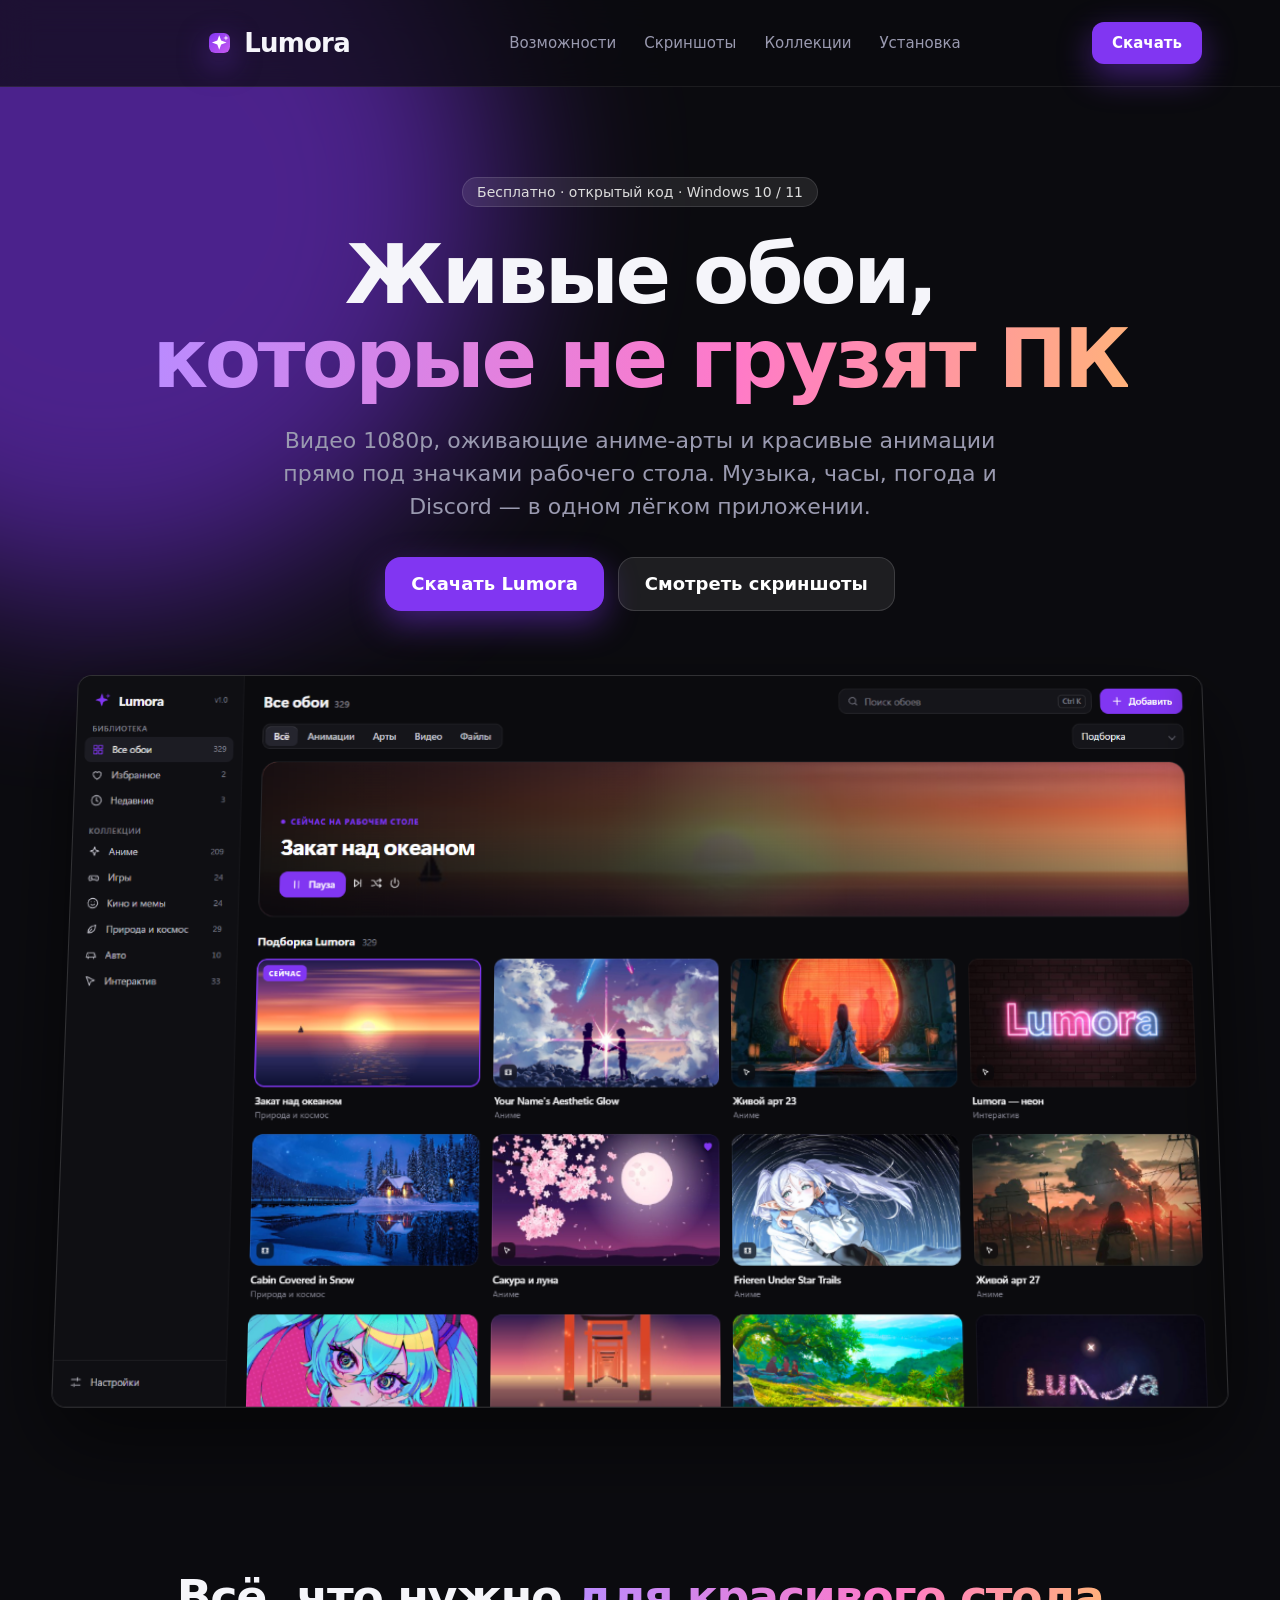
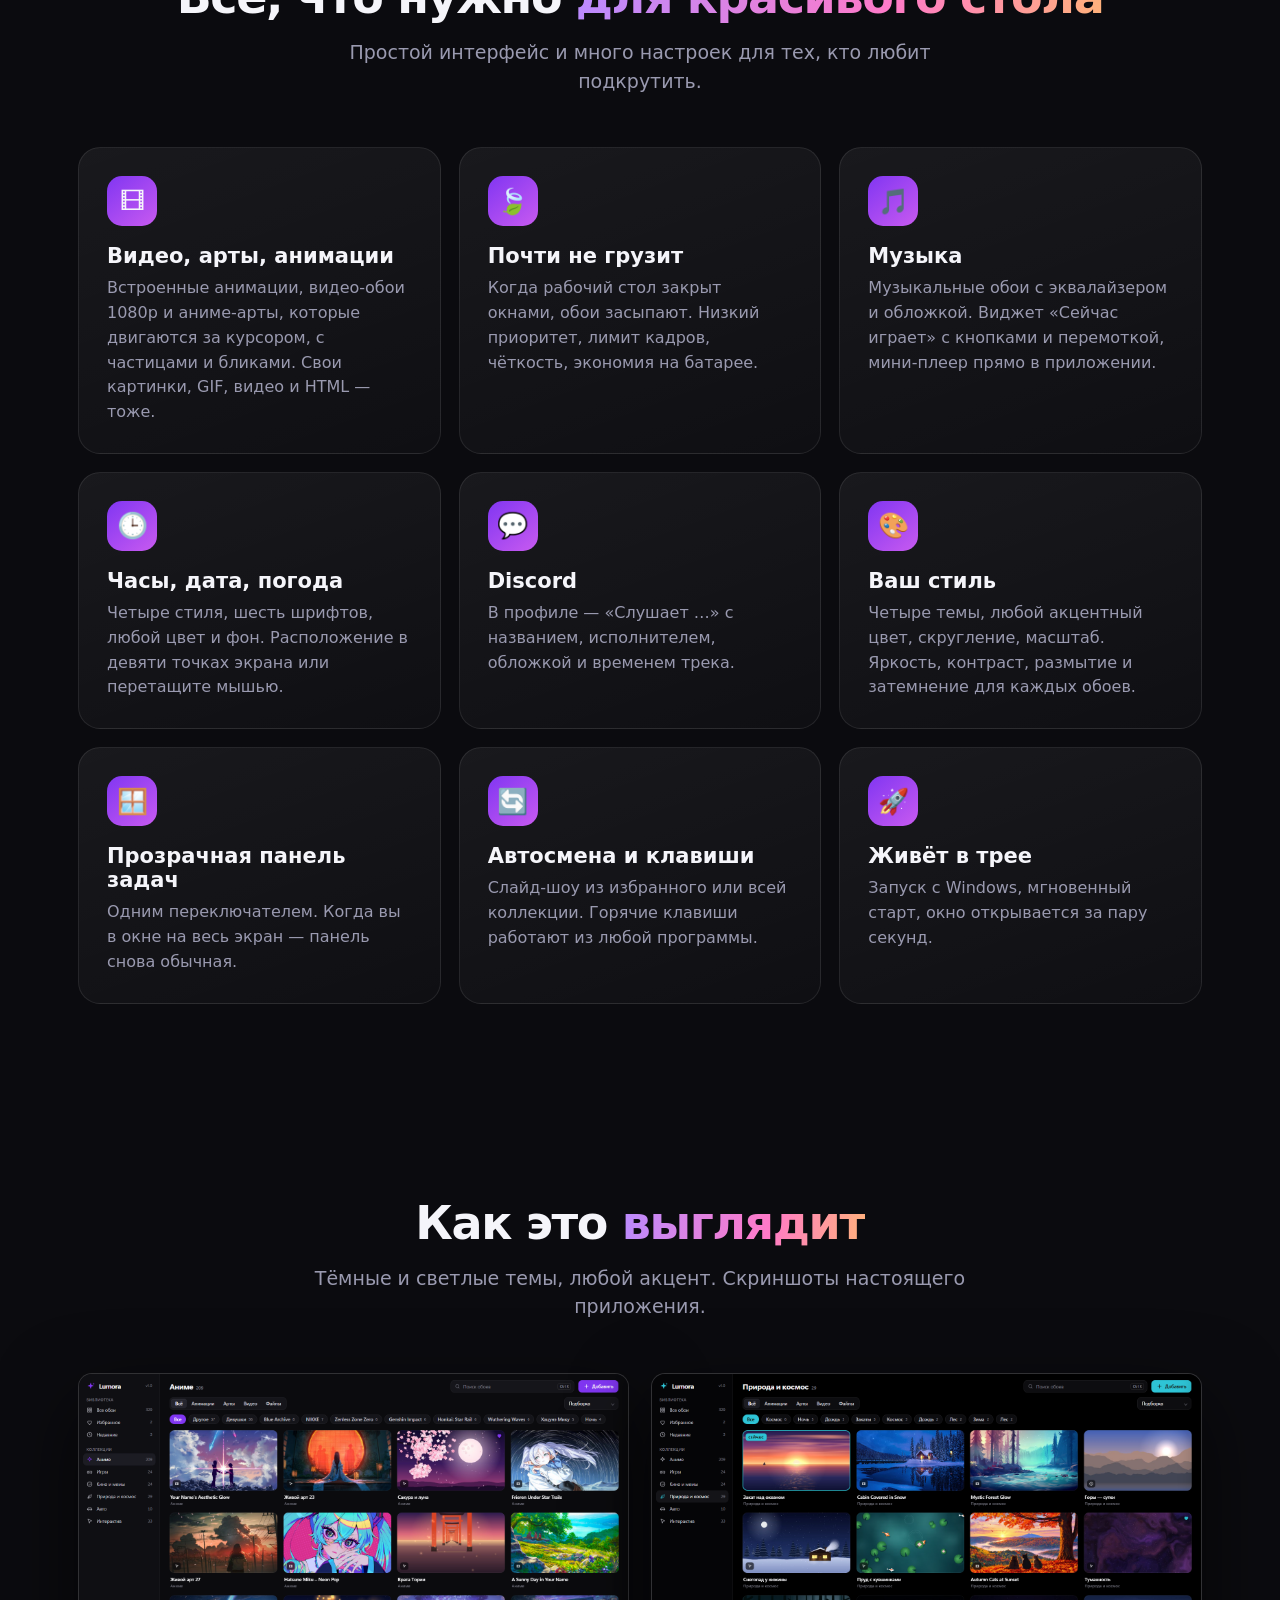
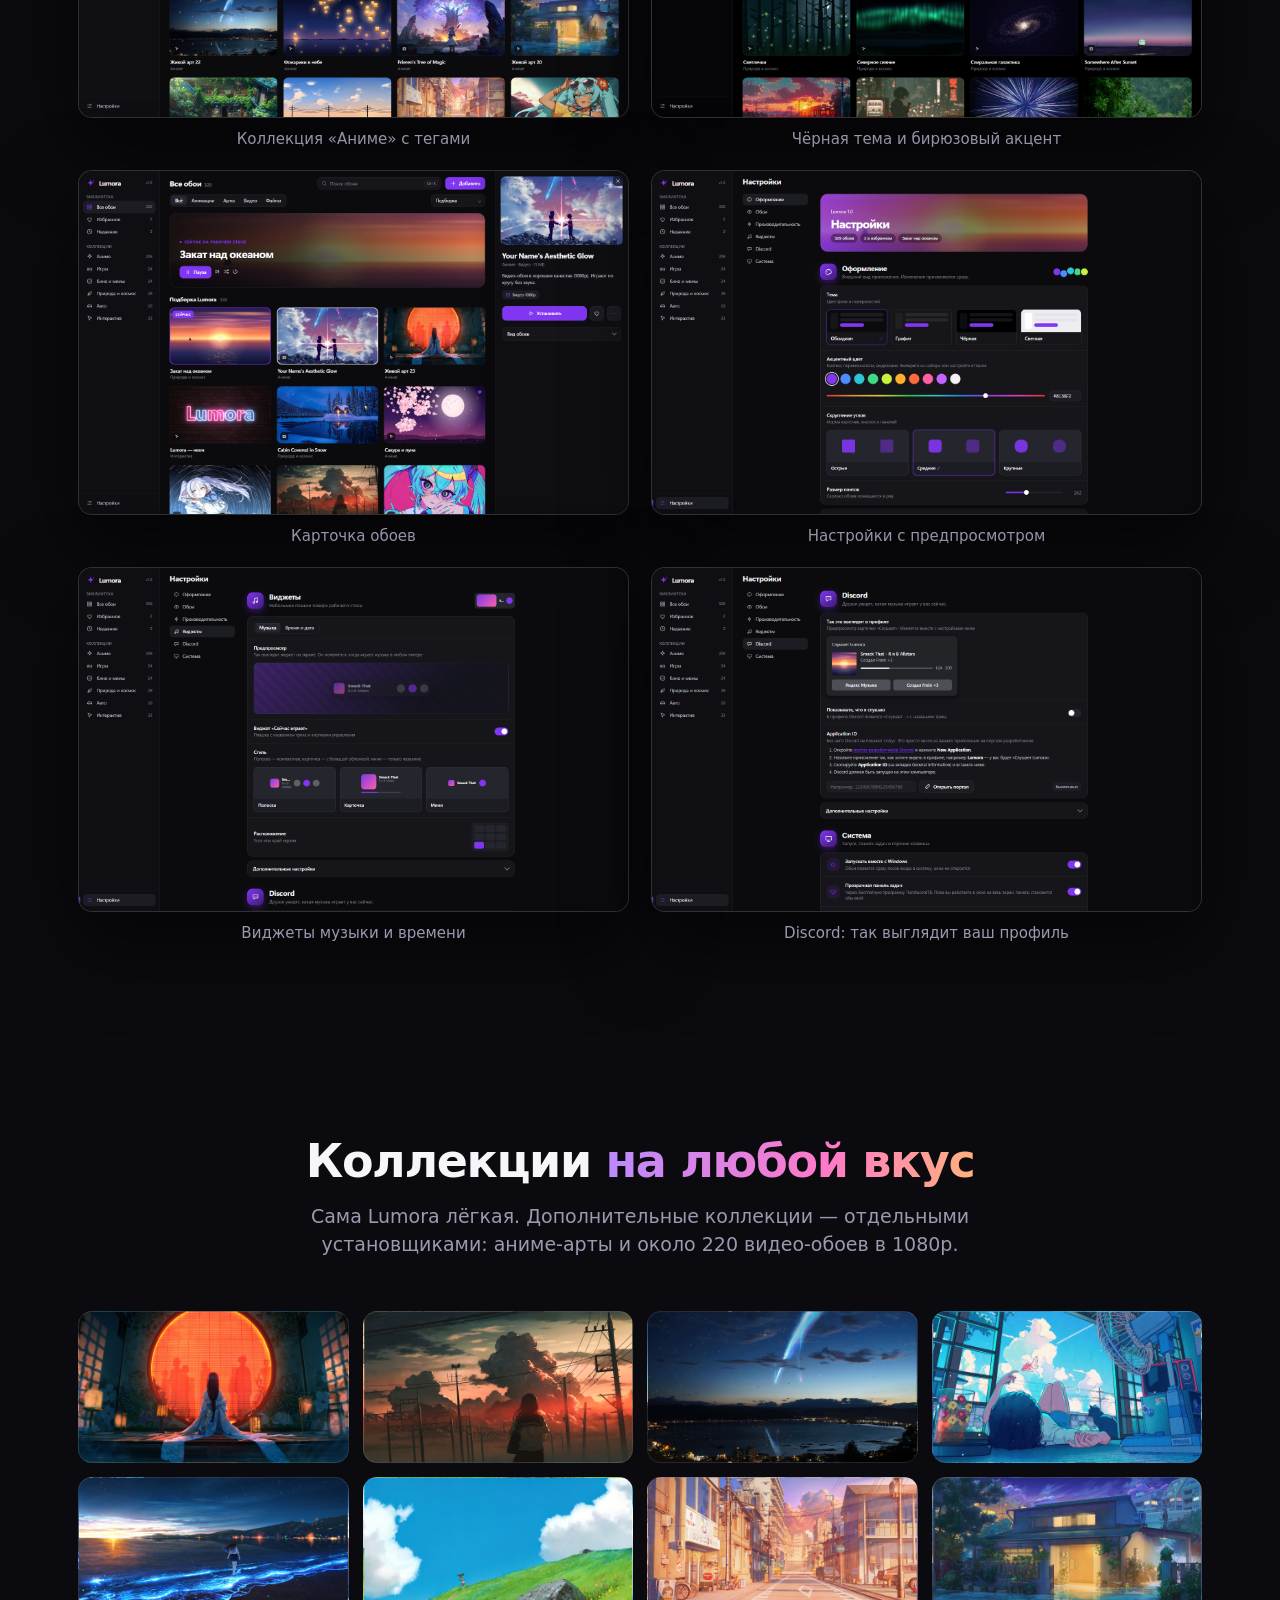
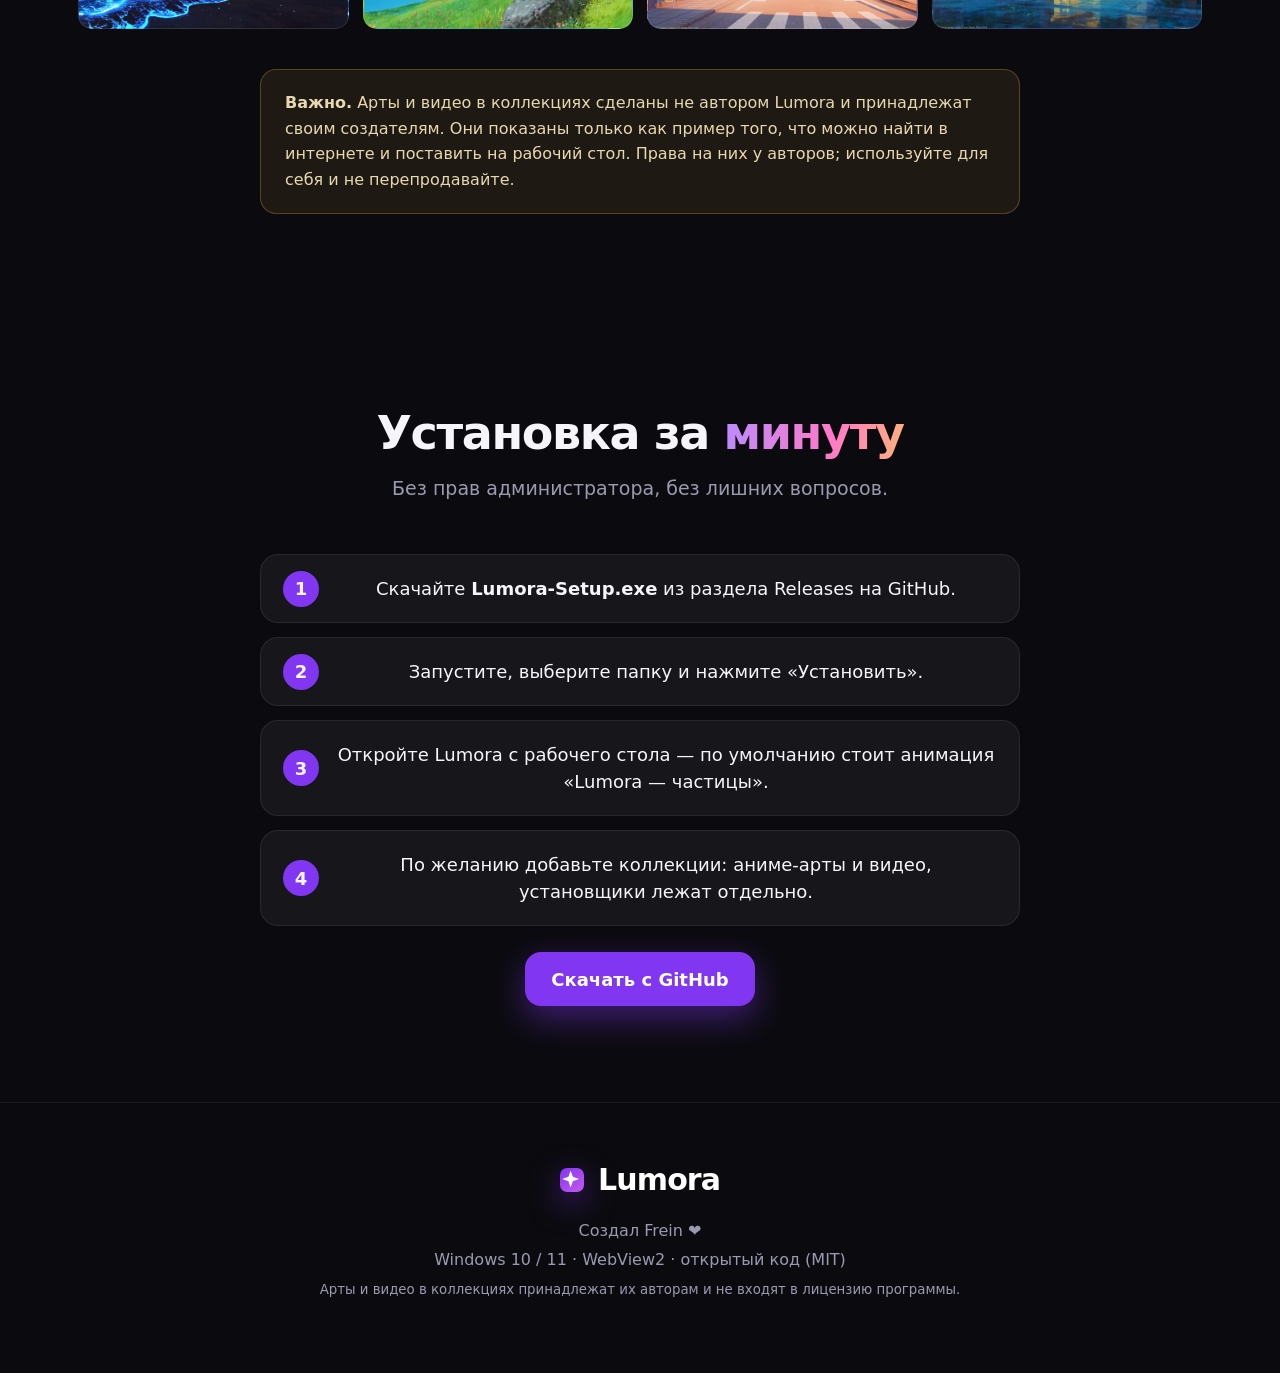
==== docs/index.html @ abf7cd69 "1" ====
<!doctype html>
<html lang="ru">
<head>
<meta charset="utf-8">
<meta name="viewport" content="width=device-width, initial-scale=1">
<title>Lumora — живые обои для Windows</title>
<meta name="description" content="Lumora: живые обои для Windows с видео, аниме-артами, виджетами, музыкой и Discord. Бесплатно, с открытым кодом.">
<link rel="stylesheet" href="promo.css">
<style>
  html { scroll-behavior: smooth; }
  body { overflow-x: hidden; }
  section { max-width: 1180px; margin: 0 auto; padding: 96px 28px; position: relative; }
  nav { position: sticky; top: 0; z-index: 20; backdrop-filter: blur(16px); background: rgba(11,11,15,.7); border-bottom: 1px solid rgba(255,255,255,.07); }
  nav div { max-width: 1180px; margin: 0 auto; padding: 14px 28px; display: flex; align-items: center; gap: 28px; }
  nav .logo { font-size: 26px; } nav a.l { color: var(--mute); text-decoration: none; font-size: 15px; } nav a.l:hover { color: #fff; } nav .btn { margin-left: auto; height: 42px; font-size: 15px; padding: 0 20px; border-radius: 12px; }
  .hero { padding-top: 90px; text-align: center; }
  .hero h1 { font-size: clamp(40px, 7vw, 82px); line-height: 1.03; letter-spacing: -.04em; font-weight: 750; margin: 26px 0 22px; }
  .hero p.lead { font-size: 22px; color: var(--mute); max-width: 720px; margin: 0 auto 34px; line-height: 1.5; }
  .hero .row { display: flex; gap: 14px; justify-content: center; flex-wrap: wrap; }
  .hero .win { margin-top: 64px; position: relative; transform: perspective(1600px) rotateX(6deg); transform-origin: top; }
  h2 { font-size: clamp(30px, 4vw, 46px); letter-spacing: -.03em; font-weight: 740; margin-bottom: 14px; text-align: center; }
  .sub { text-align: center; color: var(--mute); font-size: 19px; max-width: 700px; margin: 0 auto 52px; line-height: 1.5; }
  .grid { display: grid; grid-template-columns: repeat(auto-fit, minmax(300px, 1fr)); gap: 18px; }
  .f { padding: 28px; border-radius: 22px; background: linear-gradient(160deg, rgba(255,255,255,.06), rgba(255,255,255,.02)); border: 1px solid rgba(255,255,255,.09); transition: transform .3s, border-color .3s; }
  .f:hover { transform: translateY(-4px); border-color: rgba(129,54,242,.6); }
  .f .ic { width: 50px; height: 50px; border-radius: 15px; display: grid; place-items: center; font-size: 25px; background: linear-gradient(140deg, #8136f2, #c85af0); margin-bottom: 18px; }
  .f h3 { font-size: 21px; margin-bottom: 8px; } .f p { color: var(--mute); line-height: 1.55; font-size: 16px; }
  .shots { display: grid; gap: 22px; grid-template-columns: repeat(auto-fit, minmax(420px, 1fr)); }
  .shots figure { margin: 0; } .shots figcaption { color: var(--mute); text-align: center; margin-top: 12px; font-size: 15px; }
  .wall { display: grid; grid-template-columns: repeat(auto-fill, minmax(240px, 1fr)); gap: 14px; }
  .wall div { aspect-ratio: 16/9; border-radius: 14px; background-size: cover; background-position: center; border: 1px solid rgba(255,255,255,.1); transition: transform .3s; } .wall div:hover { transform: scale(1.04); }
  .steps { counter-reset: s; display: grid; gap: 14px; max-width: 760px; margin: 0 auto; }
  .steps div { counter-increment: s; padding: 20px 24px 20px 76px; border-radius: 18px; background: rgba(255,255,255,.05); border: 1px solid rgba(255,255,255,.08); position: relative; font-size: 18px; line-height: 1.5; }
  .steps div::before { content: counter(s); position: absolute; left: 22px; top: 50%; transform: translateY(-50%); width: 36px; height: 36px; border-radius: 50%; display: grid; place-items: center; background: var(--acc); font-weight: 700; }
  .note { max-width: 760px; margin: 40px auto 0; padding: 20px 24px; border-radius: 16px; background: rgba(255,200,80,.08); border: 1px solid rgba(255,200,80,.25); color: #e8d8b0; line-height: 1.6; font-size: 16px; }
  footer { text-align: center; padding: 50px 28px 70px; color: var(--mute); border-top: 1px solid rgba(255,255,255,.07); line-height: 1.8; }
  .cta { text-align: center; } .cta .row { display: flex; gap: 14px; justify-content: center; flex-wrap: wrap; margin-top: 26px; }
  @media (max-width: 700px) { .shots { grid-template-columns: 1fr; } nav a.l { display: none; } }
</style>
</head>
<body>
<nav><div><div class="logo" style="font-size:26px"><i><svg viewBox="0 0 24 24"><path d="M11 2.6l2.3 6.4 6.4 2.3-6.4 2.3L11 20l-2.3-6.4L2.3 11.3 8.7 9z"/><path opacity=".75" d="M19 2.6l.9 2.4 2.4.9-2.4.9-.9 2.4-.9-2.4-2.4-.9 2.4-.9z"/></svg></i>Lumora</div>
<a class="l" href="#features">Возможности</a><a class="l" href="#screens">Скриншоты</a><a class="l" href="#packs">Коллекции</a><a class="l" href="#install">Установка</a><a class="btn" href="#install">Скачать</a></div></nav>

<div class="glow" style="width:800px;height:800px;background:#8136f2;left:-300px;top:-200px;position:absolute"></div>
<section class="hero">
  <span class="tag">Бесплатно · открытый код · Windows 10 / 11</span>
  <h1>Живые обои,<br><span class="grad">которые не грузят ПК</span></h1>
  <p class="lead">Видео 1080p, оживающие аниме-арты и красивые анимации прямо под значками рабочего стола. Музыка, часы, погода и Discord — в одном лёгком приложении.</p>
  <div class="row"><a class="btn" href="#install">Скачать Lumora</a><a class="btn ghost" href="#screens">Смотреть скриншоты</a></div>
  <div class="win"><img src="screens/p1-home.png" alt="Главное окно Lumora"></div>
</section>

<section id="features">
  <h2>Всё, что нужно <span class="grad">для красивого стола</span></h2>
  <p class="sub">Простой интерфейс и много настроек для тех, кто любит подкрутить.</p>
  <div class="grid">
    <div class="f"><div class="ic">🎞</div><h3>Видео, арты, анимации</h3><p>Встроенные анимации, видео-обои 1080p и аниме-арты, которые двигаются за курсором, с частицами и бликами. Свои картинки, GIF, видео и HTML — тоже.</p></div>
    <div class="f"><div class="ic">🍃</div><h3>Почти не грузит</h3><p>Когда рабочий стол закрыт окнами, обои засыпают. Низкий приоритет, лимит кадров, чёткость, экономия на батарее.</p></div>
    <div class="f"><div class="ic">🎵</div><h3>Музыка</h3><p>Музыкальные обои с эквалайзером и обложкой. Виджет «Сейчас играет» с кнопками и перемоткой, мини-плеер прямо в приложении.</p></div>
    <div class="f"><div class="ic">🕒</div><h3>Часы, дата, погода</h3><p>Четыре стиля, шесть шрифтов, любой цвет и фон. Расположение в девяти точках экрана или перетащите мышью.</p></div>
    <div class="f"><div class="ic">💬</div><h3>Discord</h3><p>В профиле — «Слушает …» с названием, исполнителем, обложкой и временем трека.</p></div>
    <div class="f"><div class="ic">🎨</div><h3>Ваш стиль</h3><p>Четыре темы, любой акцентный цвет, скругление, масштаб. Яркость, контраст, размытие и затемнение для каждых обоев.</p></div>
    <div class="f"><div class="ic">🪟</div><h3>Прозрачная панель задач</h3><p>Одним переключателем. Когда вы в окне на весь экран — панель снова обычная.</p></div>
    <div class="f"><div class="ic">🔄</div><h3>Автосмена и клавиши</h3><p>Слайд-шоу из избранного или всей коллекции. Горячие клавиши работают из любой программы.</p></div>
    <div class="f"><div class="ic">🚀</div><h3>Живёт в трее</h3><p>Запуск с Windows, мгновенный старт, окно открывается за пару секунд.</p></div>
  </div>
</section>

<section id="screens">
  <h2>Как это <span class="grad">выглядит</span></h2>
  <p class="sub">Тёмные и светлые темы, любой акцент. Скриншоты настоящего приложения.</p>
  <div class="shots">
    <figure><div class="win"><img src="screens/p2-anime.png"></div><figcaption>Коллекция «Аниме» с тегами</figcaption></figure>
    <figure><div class="win"><img src="screens/p8-blue.png"></div><figcaption>Чёрная тема и бирюзовый акцент</figcaption></figure>
    <figure><div class="win"><img src="screens/p3-details.png"></div><figcaption>Карточка обоев</figcaption></figure>
    <figure><div class="win"><img src="screens/p4-settings.png"></div><figcaption>Настройки с предпросмотром</figcaption></figure>
    <figure><div class="win"><img src="screens/p5-widgets.png"></div><figcaption>Виджеты музыки и времени</figcaption></figure>
    <figure><div class="win"><img src="screens/p6-discord.png"></div><figcaption>Discord: так выглядит ваш профиль</figcaption></figure>
  </div>
</section>

<section id="packs">
  <h2>Коллекции <span class="grad">на любой вкус</span></h2>
  <p class="sub">Сама Lumora лёгкая. Дополнительные коллекции — отдельными установщиками: аниме-арты и около 220 видео-обоев в 1080p.</p>
  <div class="wall">
    <div style="background-image:url(assets/art23.jpg)"></div><div style="background-image:url(assets/art27.jpg)"></div><div style="background-image:url(assets/art22.jpg)"></div><div style="background-image:url(assets/art44.jpg)"></div>
    <div style="background-image:url(assets/art39.jpg)"></div><div style="background-image:url(assets/art46.jpg)"></div><div style="background-image:url(assets/art25.jpg)"></div><div style="background-image:url(assets/art20.jpg)"></div>
  </div>
  <div class="note"><b>Важно.</b> Арты и видео в коллекциях сделаны не автором Lumora и принадлежат своим создателям. Они показаны только как пример того, что можно найти в интернете и поставить на рабочий стол. Права на них у авторов; используйте для себя и не перепродавайте.</div>
</section>

<section id="install" class="cta">
  <h2>Установка за <span class="grad">минуту</span></h2>
  <p class="sub">Без прав администратора, без лишних вопросов.</p>
  <div class="steps">
    <div>Скачайте <b>Lumora-Setup.exe</b> из раздела Releases на GitHub.</div>
    <div>Запустите, выберите папку и нажмите «Установить».</div>
    <div>Откройте Lumora с рабочего стола — по умолчанию стоит анимация «Lumora — частицы».</div>
    <div>По желанию добавьте коллекции: аниме-арты и видео, установщики лежат отдельно.</div>
  </div>
  <div class="row"><a class="btn" href="#">Скачать с GitHub</a></div>
</section>

<footer>
  <div class="logo" style="justify-content:center;font-size:30px;margin-bottom:10px;color:#fff"><i><svg viewBox="0 0 24 24"><path d="M11 2.6l2.3 6.4 6.4 2.3-6.4 2.3L11 20l-2.3-6.4L2.3 11.3 8.7 9z"/></svg></i>Lumora</div>
  Создал Frein ❤<br>Windows 10 / 11 · WebView2 · открытый код (MIT)<br><small>Арты и видео в коллекциях принадлежат их авторам и не входят в лицензию программы.</small>
</footer>
</body>
</html>
---- docs/promo.css ----
:root { --bg: #0b0b0f; --acc: #8136f2; --acc2: #c264ff; --fg: #f5f5fa; --mute: #9a9ab0; }
* { box-sizing: border-box; margin: 0; }
body { background: var(--bg); color: var(--fg); font-family: "Segoe UI Variable Display", "Segoe UI", system-ui, sans-serif; -webkit-font-smoothing: antialiased; }
.star { width: 1em; height: 1em; display: inline-block; vertical-align: -.12em; }
.grad { background: linear-gradient(100deg, #b98bff, #ff7ac8 60%, #ffb27a); -webkit-background-clip: text; background-clip: text; color: transparent; }
.glow { position: absolute; border-radius: 50%; filter: blur(90px); opacity: .55; pointer-events: none; }
.btn { display: inline-flex; align-items: center; gap: 10px; height: 54px; padding: 0 26px; border-radius: 16px; background: var(--acc); color: #fff; font-weight: 650; font-size: 18px; text-decoration: none; box-shadow: 0 12px 34px rgba(129,54,242,.45); }
.btn.ghost { background: rgba(255,255,255,.08); box-shadow: none; border: 1px solid rgba(255,255,255,.14); }
.tag { display: inline-flex; height: 30px; align-items: center; padding: 0 14px; border-radius: 15px; background: rgba(255,255,255,.09); border: 1px solid rgba(255,255,255,.12); font-size: 14px; color: #ddd; }
.cardimg { border-radius: 18px; background-size: cover; background-position: center; border: 1px solid rgba(255,255,255,.14); box-shadow: 0 24px 60px rgba(0,0,0,.55); }
.logo { display: flex; align-items: center; gap: 14px; font-weight: 750; letter-spacing: -.03em; }
.logo i { width: 1.3em; height: 1.3em; border-radius: .38em; display: grid; place-items: center; background: linear-gradient(140deg, #8136f2, #c85af0); font-style: normal; font-size: .62em; box-shadow: 0 10px 30px rgba(129,54,242,.5); }
.logo svg { width: 1.25em; height: 1.25em; fill: #fff; }
.win { border-radius: 14px; overflow: hidden; border: 1px solid rgba(255,255,255,.14); box-shadow: 0 30px 80px rgba(0,0,0,.6); background: #0f0f13; }
.win img { display: block; width: 100%; }
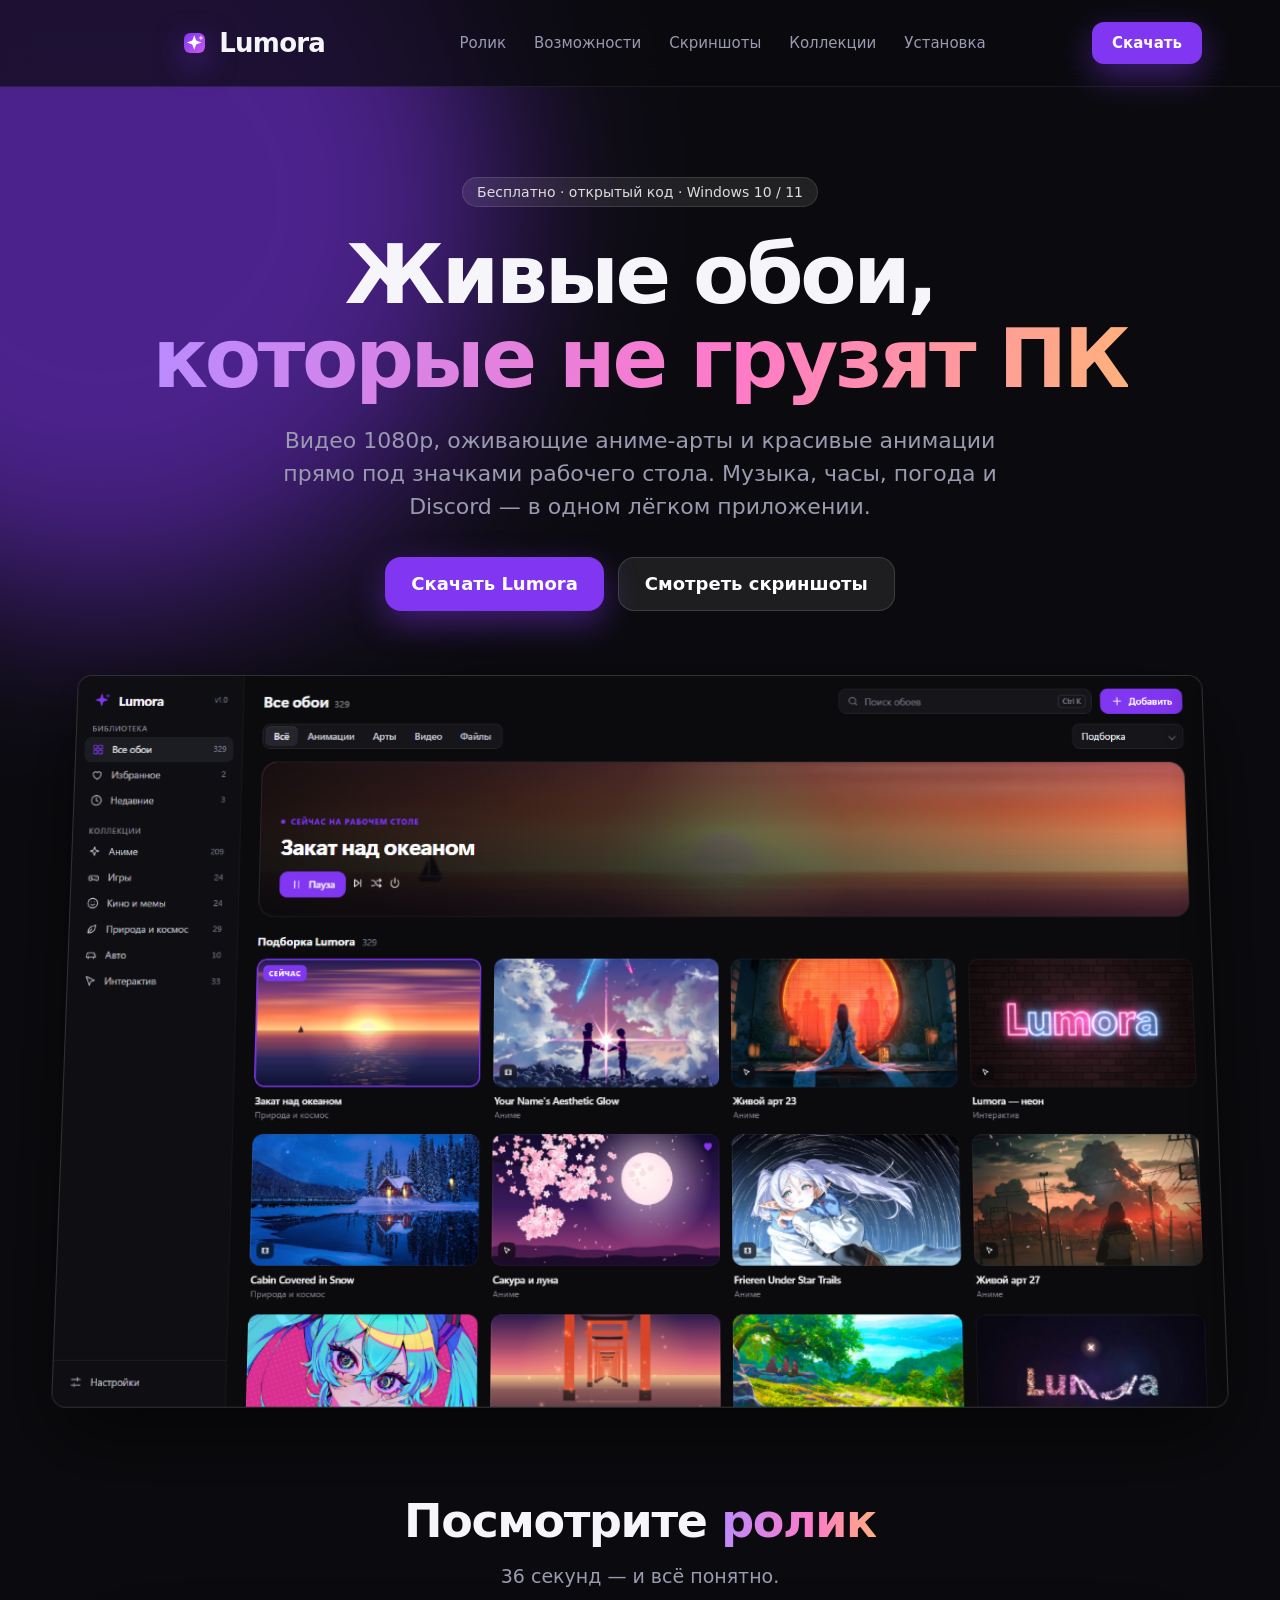
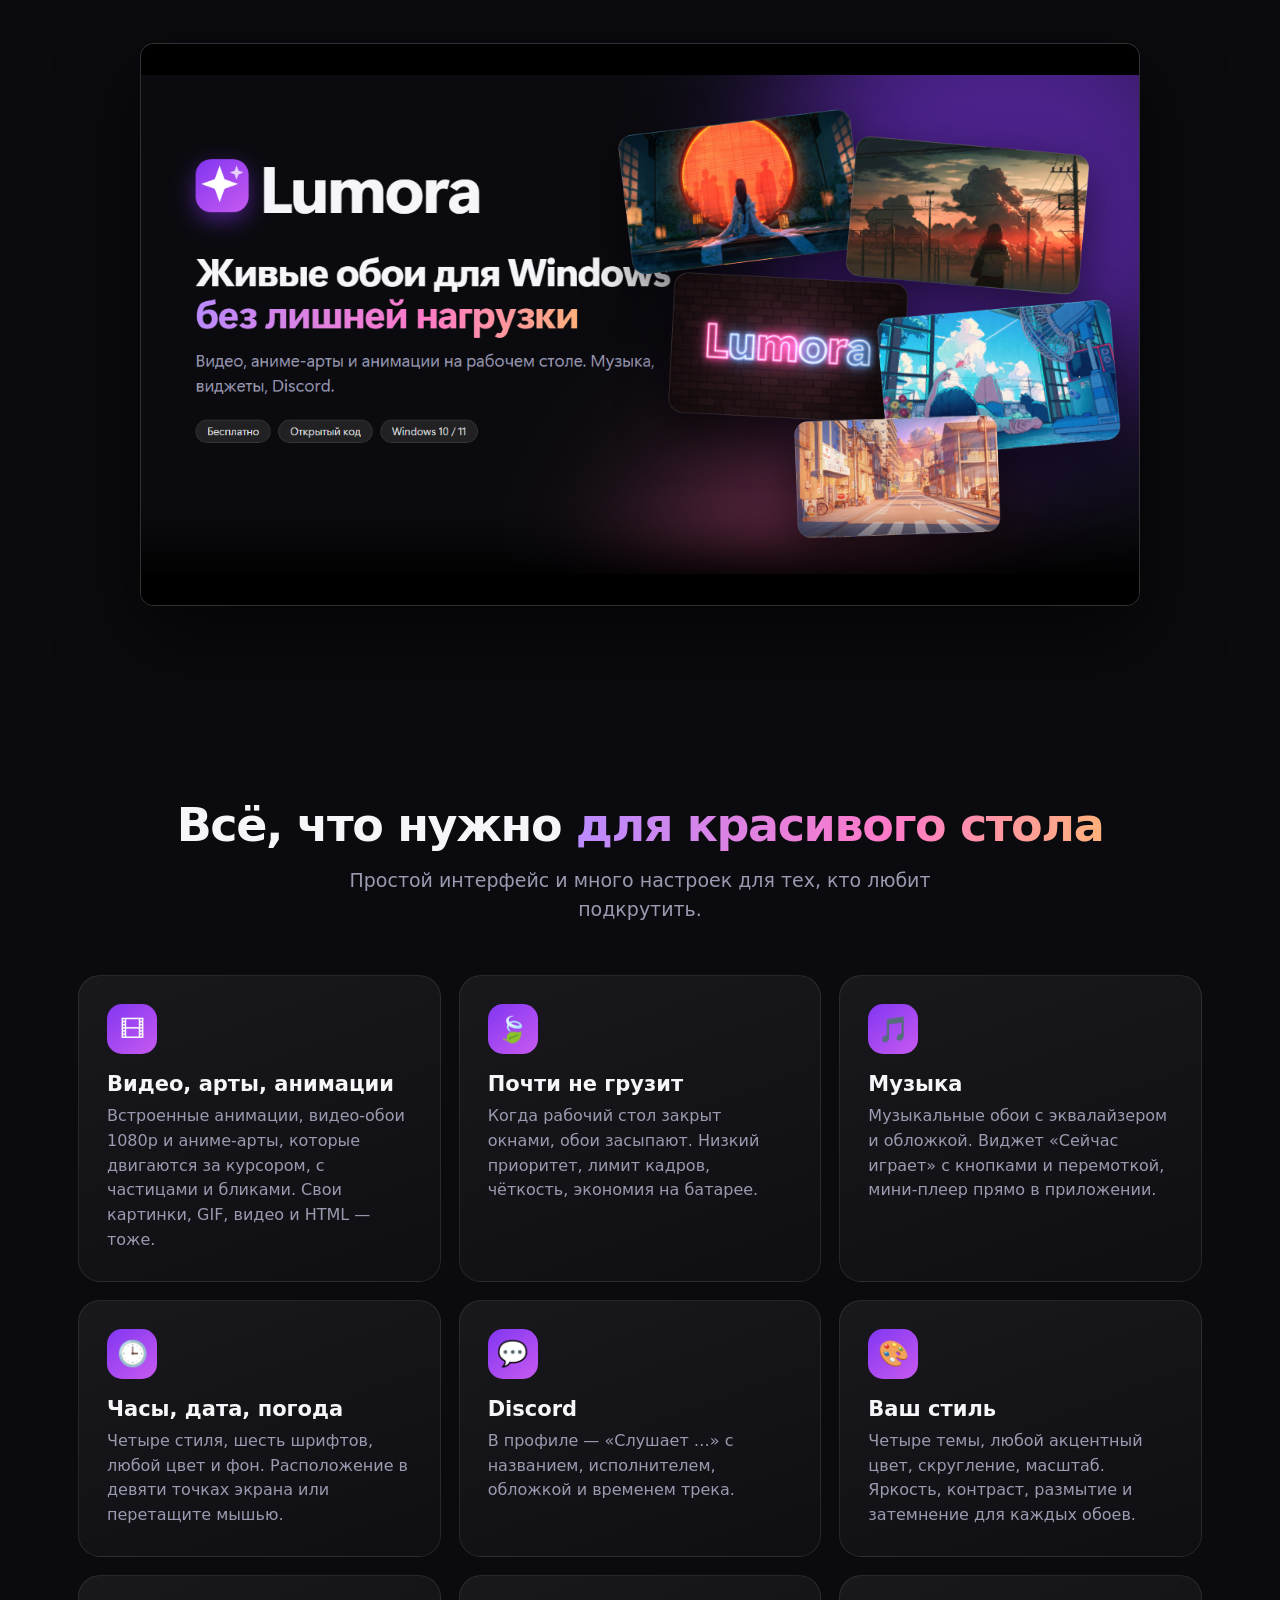
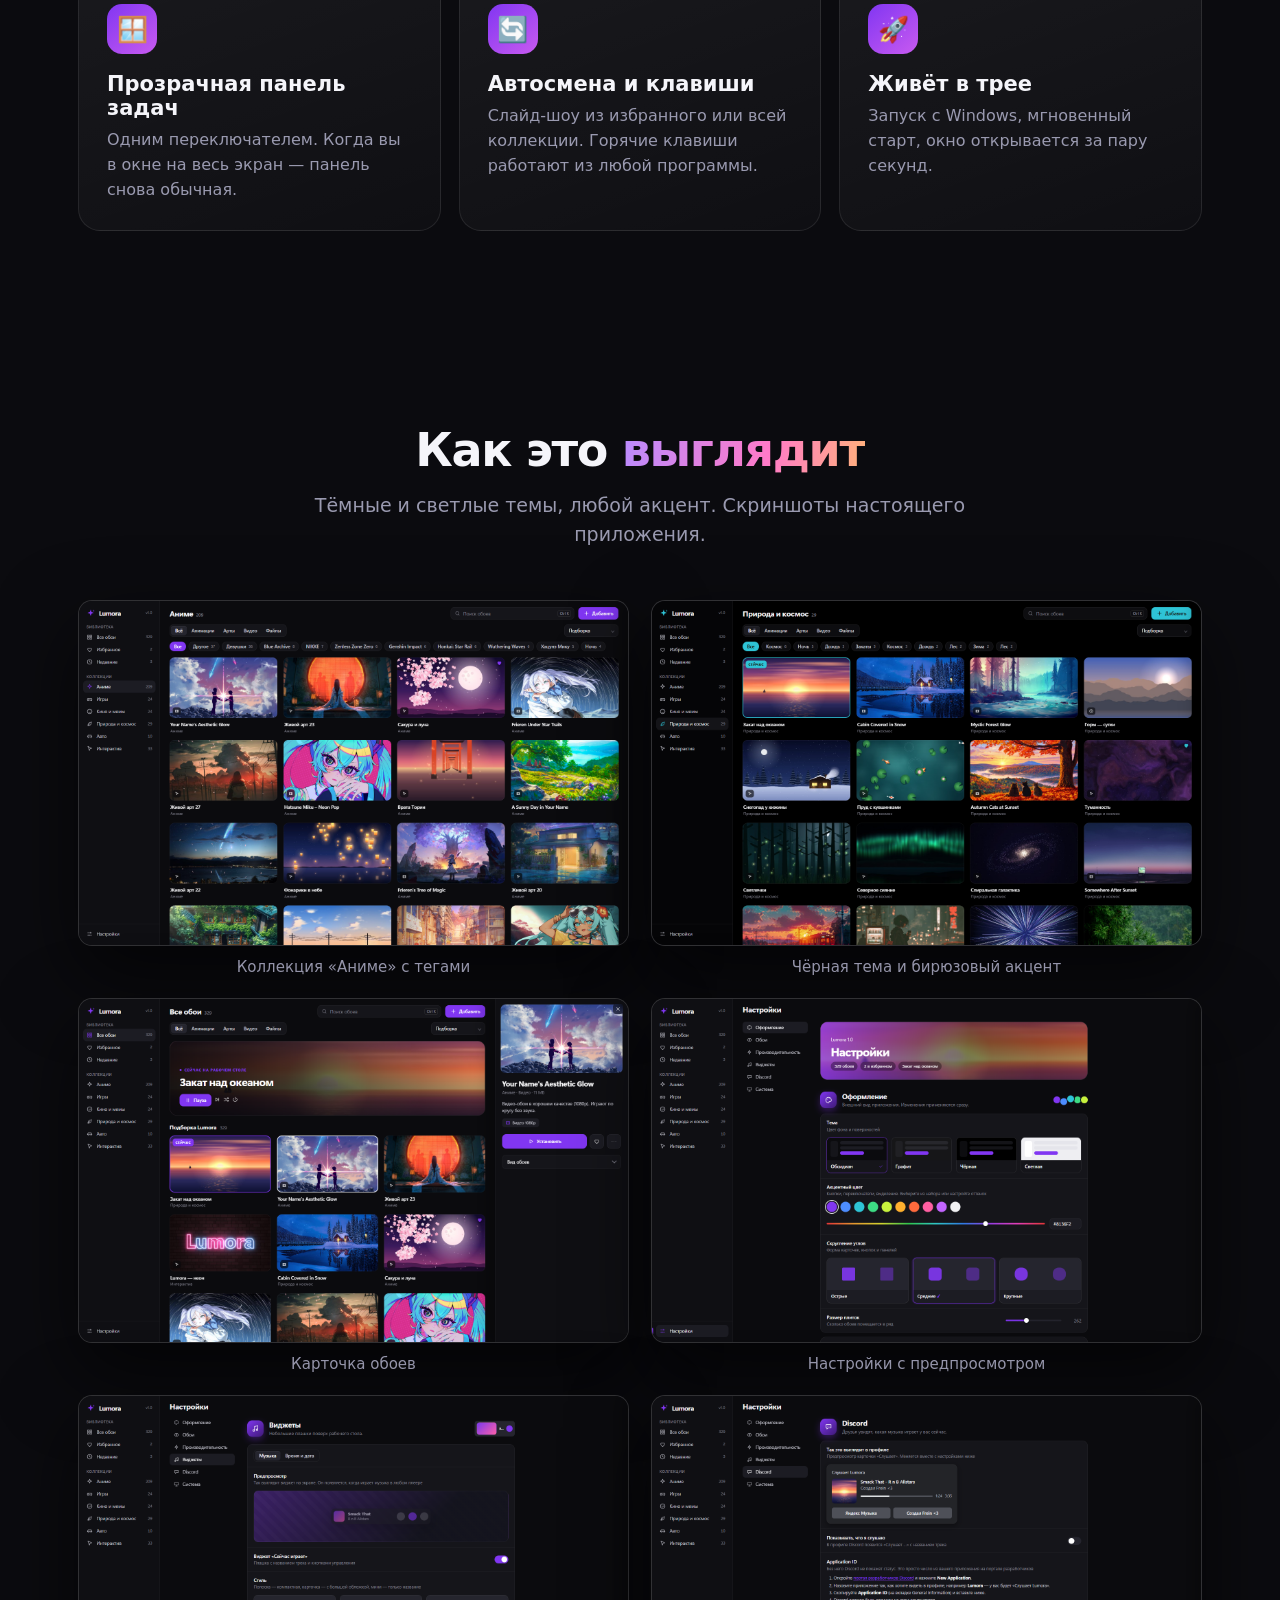
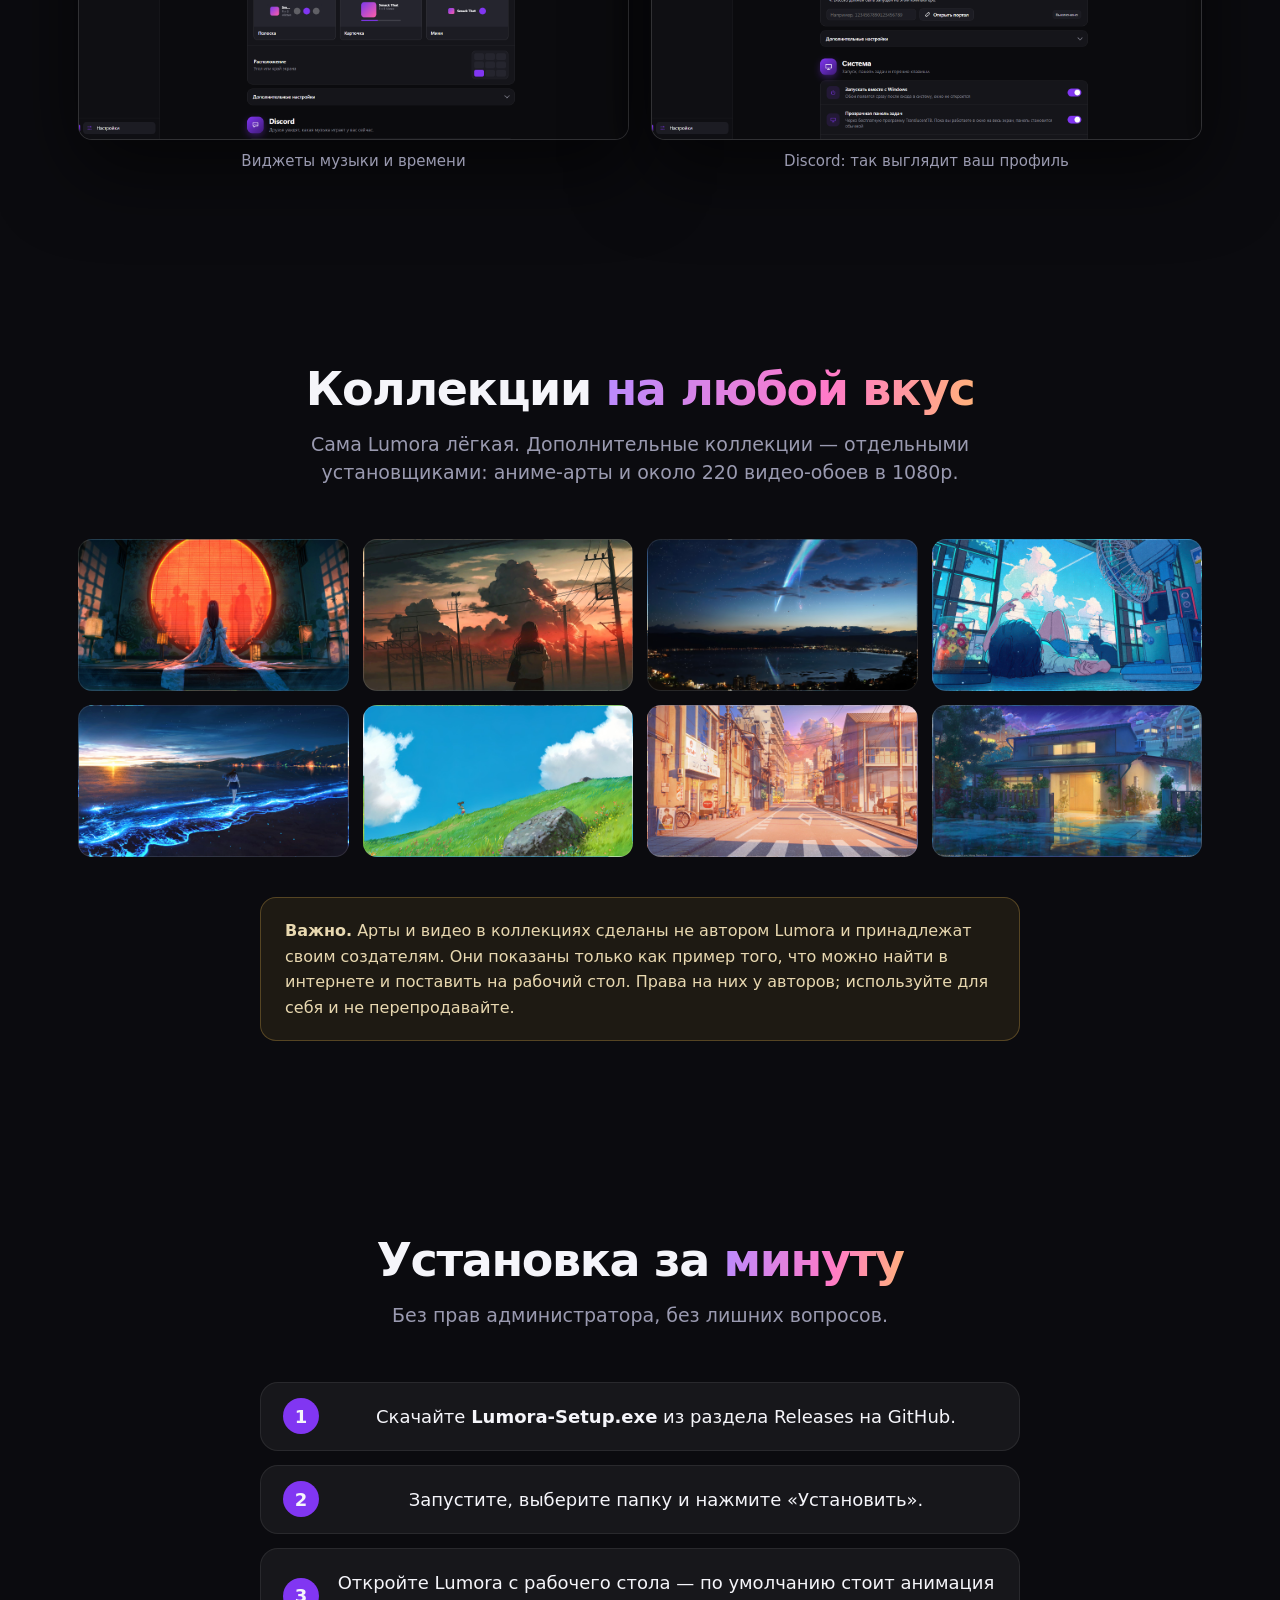
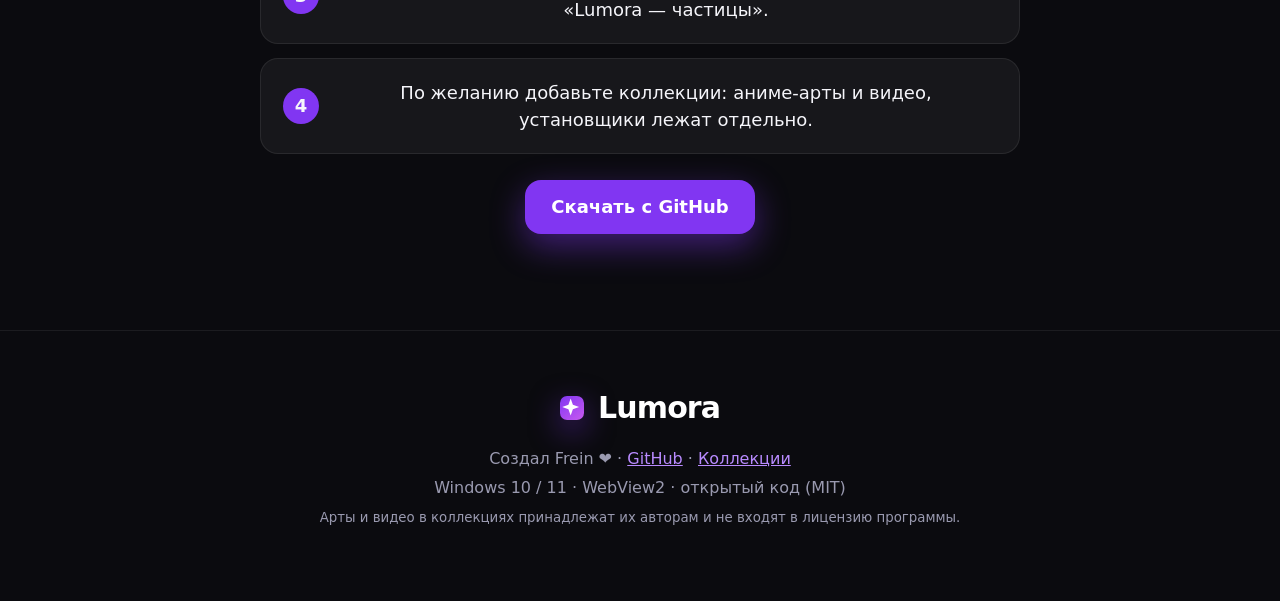
==== commit 9328e85c: "1" ====
--- a/docs/index.html
+++ b/docs/index.html
@@ -40,15 +40,21 @@
 </head>
 <body>
 <nav><div><div class="logo" style="font-size:26px"><i><svg viewBox="0 0 24 24"><path d="M11 2.6l2.3 6.4 6.4 2.3-6.4 2.3L11 20l-2.3-6.4L2.3 11.3 8.7 9z"/><path opacity=".75" d="M19 2.6l.9 2.4 2.4.9-2.4.9-.9 2.4-.9-2.4-2.4-.9 2.4-.9z"/></svg></i>Lumora</div>
-<a class="l" href="#features">Возможности</a><a class="l" href="#screens">Скриншоты</a><a class="l" href="#packs">Коллекции</a><a class="l" href="#install">Установка</a><a class="btn" href="#install">Скачать</a></div></nav>
+<a class="l" href="#video">Ролик</a><a class="l" href="#features">Возможности</a><a class="l" href="#screens">Скриншоты</a><a class="l" href="#packs">Коллекции</a><a class="l" href="#install">Установка</a><a class="btn" href="https://github.com/Frein1111/Lumora/releases/latest">Скачать</a></div></nav>
 
 <div class="glow" style="width:800px;height:800px;background:#8136f2;left:-300px;top:-200px;position:absolute"></div>
 <section class="hero">
   <span class="tag">Бесплатно · открытый код · Windows 10 / 11</span>
   <h1>Живые обои,<br><span class="grad">которые не грузят ПК</span></h1>
   <p class="lead">Видео 1080p, оживающие аниме-арты и красивые анимации прямо под значками рабочего стола. Музыка, часы, погода и Discord — в одном лёгком приложении.</p>
-  <div class="row"><a class="btn" href="#install">Скачать Lumora</a><a class="btn ghost" href="#screens">Смотреть скриншоты</a></div>
+  <div class="row"><a class="btn" href="https://github.com/Frein1111/Lumora/releases/latest">Скачать Lumora</a><a class="btn ghost" href="#screens">Смотреть скриншоты</a></div>
   <div class="win"><img src="screens/p1-home.png" alt="Главное окно Lumora"></div>
+</section>
+
+<section id="video" style="padding-top:20px">
+  <h2>Посмотрите <span class="grad">ролик</span></h2>
+  <p class="sub">36 секунд — и всё понятно.</p>
+  <div class="win" style="max-width:1000px;margin:0 auto"><video src="promo.webm" poster="social-preview.png" controls preload="none" playsinline style="display:block;width:100%;aspect-ratio:16/9;background:#000"></video></div>
 </section>
 
 <section id="features">
@@ -99,12 +105,12 @@
     <div>Откройте Lumora с рабочего стола — по умолчанию стоит анимация «Lumora — частицы».</div>
     <div>По желанию добавьте коллекции: аниме-арты и видео, установщики лежат отдельно.</div>
   </div>
-  <div class="row"><a class="btn" href="#">Скачать с GitHub</a></div>
+  <div class="row"><a class="btn" href="https://github.com/Frein1111/Lumora">Скачать с GitHub</a></div>
 </section>
 
 <footer>
   <div class="logo" style="justify-content:center;font-size:30px;margin-bottom:10px;color:#fff"><i><svg viewBox="0 0 24 24"><path d="M11 2.6l2.3 6.4 6.4 2.3-6.4 2.3L11 20l-2.3-6.4L2.3 11.3 8.7 9z"/></svg></i>Lumora</div>
-  Создал Frein ❤<br>Windows 10 / 11 · WebView2 · открытый код (MIT)<br><small>Арты и видео в коллекциях принадлежат их авторам и не входят в лицензию программы.</small>
+  Создал Frein ❤ · <a href="https://github.com/Frein1111/Lumora" style="color:#b98bff">GitHub</a> · <a href="https://github.com/Frein1111/Lumora-Packs" style="color:#b98bff">Коллекции</a><br>Windows 10 / 11 · WebView2 · открытый код (MIT)<br><small>Арты и видео в коллекциях принадлежат их авторам и не входят в лицензию программы.</small>
 </footer>
 </body>
 </html>
